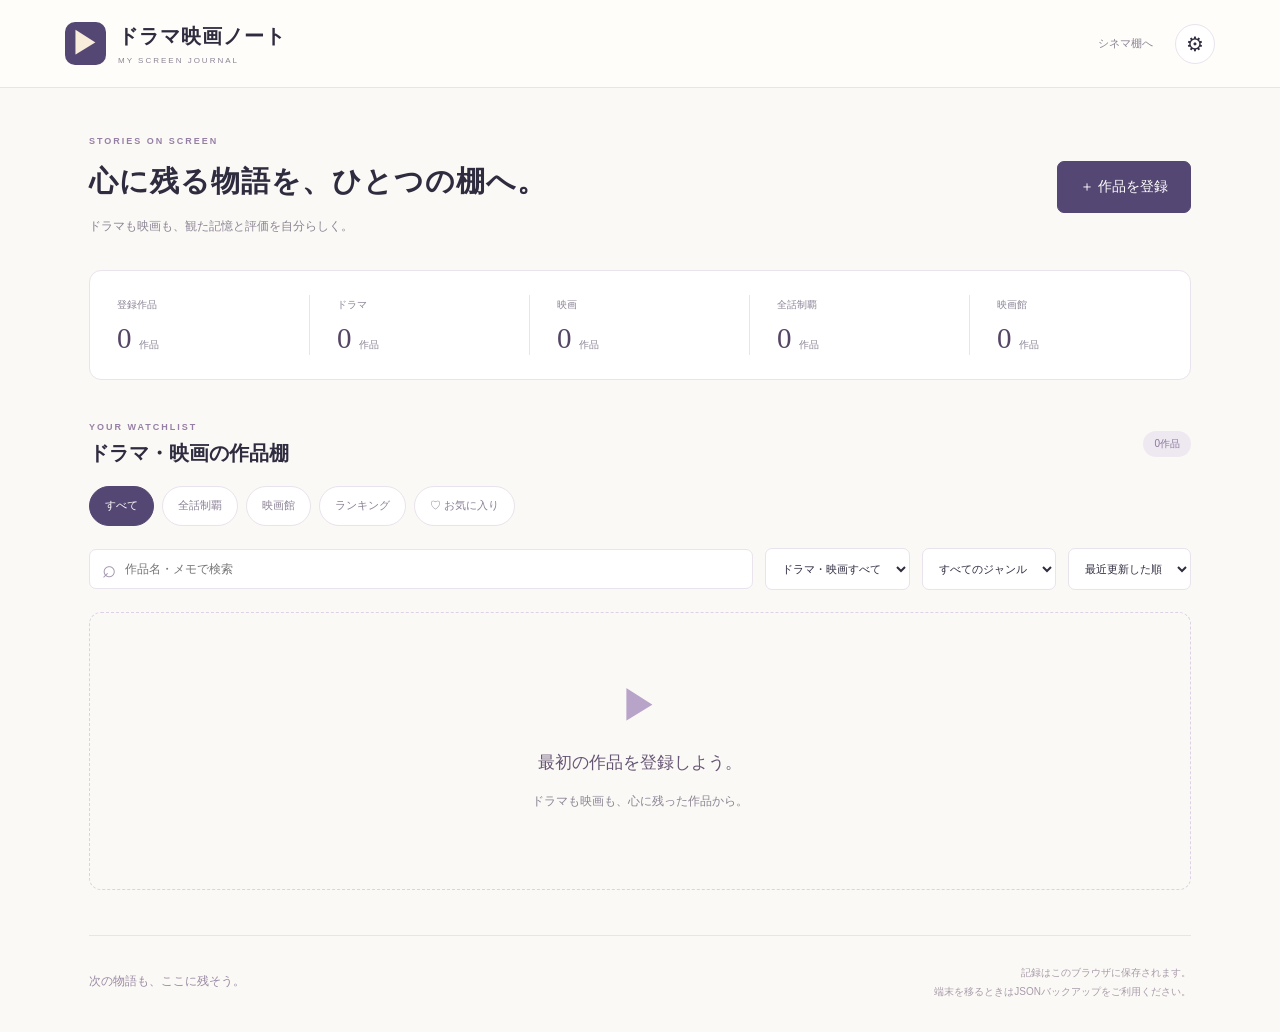
==== drama-movie-note/index.html @ 48ea3c88 "Add anime screen type" ====
<!doctype html><html lang="ja"><head><meta charset="utf-8"><meta name="viewport" content="width=device-width,initial-scale=1"><meta name="theme-color" content="#4c526f"><meta name="description" content="ドラマと映画の評価、全話制覇、ランキングを記録するノート。"><title>ドラマ映画ノート</title><link rel="stylesheet" href="style.css?v=8-theater-larger-details"><script defer src="model.js?v=3-anime"></script><script defer src="app.js?v=4-theater"></script></head><body>
<header class="topbar"><a class="brand" href="./"><span class="brand-mark" aria-hidden="true">▶</span><span>ドラマ映画ノート<small>MY SCREEN JOURNAL</small></span></a><div class="header-links"><a href="../index.html">シネマ棚へ</a><button id="settings-open" class="icon-button" aria-label="データ・設定">⚙</button></div></header>
<main><div id="storage-error" class="error-banner" role="alert" hidden></div><section class="page-heading"><div><p class="eyebrow">STORIES ON SCREEN</p><h1>心に残る物語を、<br class="mobile-break">ひとつの棚へ。</h1><p class="lead">ドラマも映画も、観た記憶と評価を自分らしく。</p></div><button id="new-work" class="primary">＋ 作品を登録</button></section>
<section class="summary" aria-label="作品の記録"><div><span>登録作品</span><strong id="stat-total">0<small>作品</small></strong></div><div><span>ドラマ</span><strong id="stat-dramas">0<small>作品</small></strong></div><div><span>映画</span><strong id="stat-movies">0<small>作品</small></strong></div><div><span>全話制覇</span><strong id="stat-completed">0<small>作品</small></strong></div><div><span>映画館</span><strong id="stat-theater">0<small>作品</small></strong></div></section>
<section aria-labelledby="shelf-title"><div class="section-heading"><div><p class="eyebrow">YOUR WATCHLIST</p><h2 id="shelf-title">ドラマ・映画の作品棚</h2></div><span id="result-count" class="count"></span></div><div id="view-tabs" class="view-tabs" role="group" aria-label="表示を切り替える"><button data-view="all" aria-pressed="true">すべて</button><button data-view="completed" aria-pressed="false">全話制覇</button><button data-view="theater" aria-pressed="false">映画館</button><button data-view="ranking" aria-pressed="false">ランキング</button><button data-view="favorite" aria-pressed="false">♡ お気に入り</button></div><div id="ranking-controls" class="ranking-controls" hidden><div id="ranking-tabs" role="group" aria-label="ランキング項目"></div><p class="help">選んだ項目の点数が高い順です。未評価は除外し、同点は同順位です。</p></div><div class="tools"><label class="search"><span aria-hidden="true">⌕</span><input id="search" type="search" aria-label="作品を検索" placeholder="作品名・メモで検索"></label><select id="type-filter" aria-label="種類で絞り込む"><option value="">ドラマ・映画すべて</option></select><select id="genre-filter" aria-label="ジャンルで絞り込む"><option value="">すべてのジャンル</option></select><select id="sort" aria-label="表示順"><option value="updated">最近更新した順</option><option value="title">作品名順</option><option value="score">総合点が高い順</option></select></div><div id="work-list" class="book-grid" aria-live="polite"></div></section>
<footer><p>次の物語も、ここに残そう。</p><span>記録はこのブラウザに保存されます。<br>端末を移るときはJSONバックアップをご利用ください。</span></footer></main>
<dialog id="editor" aria-labelledby="editor-title"><form id="work-form"><div class="dialog-heading"><div><p class="eyebrow">ADD TO YOUR JOURNAL</p><h2 id="editor-title">作品を登録</h2></div><button type="button" class="icon-button" data-close="editor" aria-label="閉じる">×</button></div><div class="dialog-body"><label>作品名 <small>必須</small><input name="title" required maxlength="120" placeholder="例：お気に入りのドラマ"></label><div class="form-grid"><label>種類<select name="type"></select></label><label>放送年<input name="year" type="number" min="1900" max="2100" step="1" inputmode="numeric" placeholder="例：2026"></label></div><label>ジャンル<select name="genre"></select></label><fieldset class="rating-section"><legend>作品の評価</legend><div id="rating-fields" class="rating-fields"></div><div class="overall-rating"><span>総合点（25点満点）</span><output id="overall-score" aria-live="polite">未評価</output></div><p class="help">物語・キャスト・演技・音楽・満足度を各5段階で評価し、合計を総合点として自動計算します。</p></fieldset><div class="check-options"><label id="completed-option"><input name="completed" type="checkbox">全話制覇</label><label id="theater-option" hidden><input name="theater" type="checkbox">映画館</label><label><input name="favorite" type="checkbox">お気に入り（総合24点以上は自動）</label></div><label>メモ・感想<textarea name="note" maxlength="2000" rows="5" placeholder="印象に残った場面や感想など"></textarea></label><p id="form-error" class="form-error" role="alert"></p></div><div class="dialog-footer"><button id="delete-work" type="button" class="danger" hidden>削除</button><button type="button" class="secondary" data-close="editor">キャンセル</button><button type="submit" class="primary">保存する</button></div></form></dialog>
<dialog id="settings" aria-labelledby="settings-title"><div class="dialog-heading"><div><p class="eyebrow">KEEP YOUR STORIES</p><h2 id="settings-title">データ・設定</h2></div><button type="button" class="icon-button" data-close="settings" aria-label="閉じる">×</button></div><div class="settings-body"><h3>作品棚をバックアップ。</h3><p>作品・評価・感想をJSONで保存できます。読み込みは現在の作品棚を置き換えます。</p><button id="backup" class="primary">JSONを書き出す</button><label class="import-label">JSONバックアップを読み込む<input id="restore" type="file" accept="application/json,.json"></label><p class="help">ブラウザのデータ削除や端末変更に備え、定期的に書き出してください。</p></div></dialog><div id="toast" role="status" hidden></div></body></html>
---- drama-movie-note/style.css ----
:root{--ink:#302c40;--muted:#8b8495;--purple:#554773;--line:#e9e3ed;--paper:#fbf9f5;--soft:#f0ebf4;--gold:#b68a49}*{box-sizing:border-box}body{margin:0;background:var(--paper);color:var(--ink);font:14px -apple-system,BlinkMacSystemFont,'Noto Sans JP',sans-serif}button,input,select,textarea{font:inherit;color:inherit}button,a,input,select,textarea{-webkit-tap-highlight-color:transparent}button{cursor:pointer}a{color:inherit}button:focus-visible,a:focus-visible{outline:3px solid #b6a3cb;outline-offset:3px}.topbar{height:88px;display:flex;align-items:center;justify-content:space-between;border-bottom:1px solid var(--line);padding:0 max(24px,calc((100vw - 1150px)/2));background:#fffdf9}.brand{display:flex;align-items:center;gap:12px;text-decoration:none;font-size:20px;font-weight:650;letter-spacing:1px}.brand-mark{width:41px;height:43px;display:grid;place-items:center;background:var(--purple);color:#f8eddb;border-radius:10px;font-size:28px}.brand small{display:block;font-size:8px;letter-spacing:2px;color:var(--muted);margin-top:6px;font-weight:400}.header-links{display:flex;gap:22px;align-items:center}.header-links a{font-size:11px;text-decoration:none;color:var(--muted)}.icon-button{width:40px;height:40px;border:1px solid var(--line);background:#fff;border-radius:50%;font-size:20px;display:grid;place-items:center;flex-shrink:0}main{max-width:1150px;margin:auto;padding:48px 24px 0}.page-heading{display:flex;justify-content:space-between;align-items:center;gap:24px;margin-bottom:32px}.eyebrow{font-size:9px;letter-spacing:2px;font-weight:650;color:#9680a6;margin:0 0 13px}h1{font-size:33px;line-height:1.55;letter-spacing:1px;margin:0 0 12px;font-weight:600}.lead{color:var(--muted);font-size:12px;line-height:1.8;margin:0}.primary,.secondary,.danger{padding:12px 19px;min-height:44px;border-radius:7px;border:1px solid var(--line);white-space:nowrap;font-size:12px}.primary{background:var(--purple);border-color:var(--purple);color:white}.primary:hover{background:#43365e}.secondary{background:#fff}.danger{background:none;color:#ab6259;border-color:#ead7d3}.mobile-break{display:none}.summary{display:grid;grid-template-columns:repeat(4,1fr);background:#fff;border:1px solid var(--line);border-radius:12px;margin-bottom:42px;padding:24px 0}.summary>div{padding:0 27px;border-right:1px solid var(--line)}.summary>div:last-child{border:0}.summary span{color:var(--muted);font-size:10px}.summary strong{display:block;font-size:29px;font-family:Georgia,serif;font-weight:500;margin-top:10px;color:#544565}.summary strong small{font-size:10px;font-family:system-ui,sans-serif;font-weight:400;color:var(--muted);margin-left:7px}.section-heading{display:flex;align-items:center;justify-content:space-between;margin-bottom:19px;gap:15px}.section-heading .eyebrow{margin-bottom:8px}h2{font-size:20px;margin:0;font-weight:600}.count{background:#eee9f1;border-radius:15px;font-size:10px;padding:6px 11px;color:#8b779d}.view-tabs{display:flex;flex-wrap:wrap;gap:8px}.view-tabs button{border:1px solid var(--line);background:#fff;padding:9px 15px;border-radius:22px;min-height:40px;font-size:11px;color:#8b8195}.view-tabs button[aria-pressed=true]{background:var(--purple);border-color:var(--purple);color:#fff}.tools{display:flex;gap:12px;flex-wrap:wrap;align-items:center;margin:22px 0}.search{display:flex;align-items:center;gap:9px;flex:1;min-width:180px;padding:0 12px;background:#fff;border:1px solid var(--line);border-radius:7px}.search span{font-size:24px;color:#a495af}.search input{width:100%;border:0;background:none;padding:12px 0;min-width:0;outline:none;font-size:12px}.search:focus-within{outline:2px solid #c2afcf}.tools select{border:1px solid var(--line);border-radius:7px;background:#fff;padding:12px;font-size:11px;min-height:42px}.book-grid{display:grid;grid-template-columns:repeat(3,minmax(0,1fr));gap:19px}.book-card{border:1px solid var(--line);border-radius:11px;overflow:hidden;background:white;position:relative}.book-top{display:flex;gap:16px;padding:23px 20px 18px;min-height:155px;background:linear-gradient(120deg,#f4eef5,#faf7f2)}.book-cover{width:66px;height:94px;flex-shrink:0;display:flex;align-items:center;justify-content:center;position:relative;border-radius:2px 7px 7px 2px;background:var(--cover,#6f627c);color:#fcf3df;box-shadow:3px 5px 8px #302c4018;border-left:5px solid #ffffff30;font:30px Georgia,serif}.book-cover:after{content:'';position:absolute;left:7px;right:9px;bottom:13px;border-top:1px solid #ffffff60}.book-info{min-width:0;flex:1;padding-right:10px}.book-info h3{font-size:16px;line-height:1.7;overflow-wrap:anywhere;margin:0 0 7px;font-weight:650}.book-author{font-size:11px;color:var(--muted);margin:0 0 10px;overflow-wrap:anywhere}.book-kind{font-size:9px;color:#998b9f;line-height:1.7}.favorite-button{position:absolute;right:9px;top:9px;border:0;background:#ffffffb8;width:30px;height:30px;border-radius:50%;font-size:19px;color:#b5a7ba}.favorite-button[aria-pressed=true]{color:#9f617e}.book-body{padding:17px 20px 18px}.book-status{display:flex;align-items:center;justify-content:space-between;gap:10px;margin-bottom:14px}.status-pill{font-size:10px;border-radius:13px;padding:5px 9px;background:#eee9f5;color:#7b6294}.status-pill.finished{background:#eaf0e6;color:#6c8466}.status-pill.want{background:#fbf0df;color:#a98a52}.status-pill.paused{background:#f0f0ef;color:#8e9091}.rating{font-size:12px;color:var(--gold);white-space:nowrap}.rating-unset{font-size:10px;color:#b3a9b7}.volumes{display:flex;justify-content:space-between;font-size:11px;color:#8d8297;gap:8px}.volumes b{color:#514164;font-weight:650}.progress{height:5px;background:#f0ebf3;border-radius:5px;margin:11px 0 10px;overflow:hidden}.progress span{display:block;height:100%;background:#a28ab5;border-radius:5px}.progress-label{font-size:10px;color:#a699ad;margin:0}.book-note{font-size:11px;color:#8e8497;line-height:1.8;white-space:pre-wrap;overflow-wrap:anywhere;display:-webkit-box;-webkit-line-clamp:3;-webkit-box-orient:vertical;overflow:hidden;min-height:20px}.card-actions{border-top:1px solid #f0ebf2;padding-top:13px;display:flex;justify-content:space-between;gap:8px;align-items:center}.card-actions button{border:1px solid #e8e0ed;background:#f7f3fa;padding:8px 10px;border-radius:6px;font-size:10px;min-height:36px;color:#7b638f}.card-actions button:disabled{opacity:.5;cursor:default}.card-actions .edit{background:#fff}.empty{grid-column:1/-1;text-align:center;padding:65px 20px;border:1px dashed #ddd2e5;border-radius:12px;color:var(--muted)}.empty-mark{font-size:40px;display:block;color:#b7a4c8;margin-bottom:18px}.empty h3{font-size:17px;color:#655574;font-weight:500}.empty p{font-size:12px;line-height:1.8}.empty button{margin-top:12px}footer{margin-top:45px;padding:25px 0 30px;border-top:1px solid var(--line);display:flex;justify-content:space-between;align-items:center;gap:20px}footer p{font-size:12px;color:#9a8aa4}footer span{font-size:10px;line-height:1.9;color:#a79aaa;text-align:right}dialog{border:1px solid var(--line);border-radius:13px;width:600px;max-width:94vw;max-height:92dvh;padding:0;background:var(--paper);color:var(--ink);box-shadow:0 25px 80px #302c4040}dialog::backdrop{background:#302c4070;backdrop-filter:blur(3px)}.dialog-heading{display:flex;align-items:center;justify-content:space-between;gap:16px;padding:25px 27px;border-bottom:1px solid var(--line);background:#fffdf9}.dialog-heading .eyebrow{margin-bottom:8px}.dialog-body{padding:2px 27px 15px}.dialog-body>label,.form-grid>label,.volume-grid>label{display:block;margin-top:18px;font-size:12px}.dialog-body label small{color:#a392ad;font-size:10px;margin-left:7px}.dialog-body input,.dialog-body select,.dialog-body textarea{width:100%;border:1px solid #ded5e6;border-radius:7px;background:#fff;padding:12px;margin-top:8px;font-size:14px}.dialog-body input:focus,.dialog-body select:focus,.dialog-body textarea:focus{outline:2px solid #b9a4c9;outline-offset:1px}.dialog-body textarea{resize:vertical}.form-grid{display:grid;grid-template-columns:1fr 1fr;gap:15px}.volume-grid{display:grid;grid-template-columns:repeat(3,minmax(0,1fr));gap:12px}.check-options{display:flex;gap:22px;flex-wrap:wrap}.check-options label{display:flex;align-items:center;gap:8px;margin-top:16px;font-size:12px}.check-options input{width:18px;height:18px;margin:0}.help{font-size:11px;color:#a193aa;line-height:1.8}.form-error{color:#ad5f56;font-size:12px;min-height:18px;line-height:1.7}.dialog-footer{display:flex;justify-content:flex-end;gap:9px;flex-wrap:wrap;padding:18px 27px;border-top:1px solid var(--line);background:#fffdf9}.dialog-footer .danger{margin-right:auto}.settings-body{padding:20px 27px 28px}.settings-body h3{font-size:16px;font-weight:500}.settings-body p{font-size:12px;line-height:1.9;color:var(--muted)}.import-label{display:block;margin-top:24px;font-size:12px}.import-label input{display:block;width:100%;margin-top:12px}.error-banner{padding:15px;background:#fff0e9;border:1px solid #e8c7b8;color:#9b5643;border-radius:8px;margin-bottom:20px;font-size:12px;line-height:1.8}#toast{position:fixed;bottom:24px;left:50%;transform:translateX(-50%);max-width:92vw;background:#433851;color:white;padding:13px 20px;border-radius:8px;font-size:12px;z-index:50;line-height:1.6;box-shadow:0 5px 20px #302c4020}[hidden]{display:none!important}@media(max-width:950px){.book-grid{grid-template-columns:repeat(2,minmax(0,1fr))}.book-top{padding:20px 16px}.book-body{padding:16px}.summary>div{padding:0 19px}}@media(max-width:600px){.topbar{height:74px;padding:0 18px}.brand{font-size:17px;gap:9px}.brand-mark{width:35px;height:37px;font-size:24px}.brand small{font-size:7px;letter-spacing:1.5px}.header-links{gap:12px}.header-links a{font-size:10px}.icon-button{width:36px;height:36px}main{padding:29px 17px 0}.page-heading{gap:12px;align-items:center;margin-bottom:25px}h1{font-size:27px}.mobile-break{display:block}.eyebrow{font-size:8px}.lead{font-size:11px;max-width:220px}.page-heading>.primary{padding:11px 13px;font-size:11px}.summary{padding:19px 0;margin-bottom:32px}.summary>div{padding:0 11px}.summary span{font-size:9px}.summary strong{font-size:25px}.summary strong small{font-size:8px;display:block;margin:5px 0 0}.section-heading h2{font-size:18px}.view-tabs{gap:6px}.view-tabs button{padding:8px 12px;font-size:10px}.tools{gap:9px;margin:18px 0}.search{flex-basis:100%}.search input{font-size:16px}.search input::placeholder{font-size:12px}.tools select{flex:1;min-width:0;font-size:11px}.book-grid{grid-template-columns:1fr;gap:16px}.book-top{min-height:135px;padding:21px}.book-cover{width:65px;height:90px}.book-info h3{font-size:17px}.book-body{padding:16px 21px 19px}.book-note{min-height:0}.card-actions button{min-height:42px;font-size:11px}.volumes{font-size:12px}footer{align-items:flex-start;margin-top:35px}footer p{font-size:11px}footer span{font-size:9px;max-width:190px}#editor{width:100%;max-width:100vw;height:100dvh;max-height:100dvh;border:0;border-radius:0;margin:0}#book-form{height:100%;display:grid;grid-template-rows:auto minmax(0,1fr) auto}.dialog-heading{padding:22px}.dialog-body{padding:0 22px 16px;overflow-y:auto}.dialog-body input,.dialog-body select,.dialog-body textarea{font-size:16px;min-height:44px}.volume-grid{grid-template-columns:1fr 1fr;gap:10px}.volume-grid>label:last-child{grid-column:1/-1}.dialog-footer{padding:14px 22px max(17px,env(safe-area-inset-bottom));gap:8px}.dialog-footer button{padding:11px 13px;font-size:12px;min-height:46px}.check-options input{min-height:0;width:20px;height:20px}.settings-body{padding:16px 22px 25px}.empty{padding:45px 15px}}

.summary{grid-template-columns:repeat(3,minmax(0,1fr))}.volume-grid{grid-template-columns:repeat(2,minmax(0,1fr))}.rating-section{margin:24px 0 4px;padding:17px;border:1px solid var(--line);border-radius:9px}.rating-section legend{font-size:13px;font-weight:600;color:var(--purple);padding:0 6px}.rating-fields{display:grid;grid-template-columns:repeat(2,minmax(0,1fr));gap:14px}.rating-fields label{font-size:12px}.overall-rating{margin-top:20px;display:flex;align-items:center;justify-content:space-between;gap:12px;background:#eee7f3;border-radius:7px;padding:14px}.overall-rating span{font-size:12px;color:var(--purple)}.overall-rating output{font-size:16px;font-weight:600;color:var(--purple)}.rating strong{font-size:17px}.rating-section .help{margin-bottom:0}@media(max-width:600px){.volume-grid>label:last-child{grid-column:auto}.rating-section{padding:15px}.overall-rating{align-items:flex-start;flex-direction:column;gap:8px}.overall-rating output{font-size:16px}.rating-fields{gap:14px 12px}.volumes{flex-wrap:wrap}}

#ranking-tabs{display:flex;flex-wrap:wrap;gap:8px;margin-top:20px}#ranking-tabs button{border:1px solid var(--line);border-radius:7px;background:#fff;padding:10px 14px;min-height:42px;font-size:12px}#ranking-tabs button[aria-pressed=true]{background:var(--soft);border-color:#a38ab6;color:var(--purple);font-weight:650}.book-grid.ranking-mode{grid-template-columns:1fr;gap:12px}.ranking-row{display:flex;align-items:center;gap:20px;background:#fff;border:1px solid var(--line);border-radius:10px;padding:20px}.rank-number{font:25px Georgia,serif;color:#9c7aa6;min-width:32px}.rank-number small{display:block;font:9px system-ui;margin-top:4px}.rank-main{flex:1;min-width:0}.rank-main h3{font-size:15px;margin:0 0 8px;overflow-wrap:anywhere}.rank-main p,.rank-main small{font-size:10px;color:var(--muted);line-height:1.8;overflow-wrap:anywhere}.rank-main p{margin:0 0 4px}.rank-score{color:var(--purple);white-space:nowrap}.rank-score strong{font-size:24px}.rank-score small{font-size:10px}@media(max-width:600px){.ranking-row{gap:12px;padding:17px 12px;flex-wrap:wrap}.rank-main{min-width:100px}.rank-main h3{font-size:14px}.rank-score strong{font-size:21px}.ranking-row .secondary{font-size:10px;padding:9px;min-height:38px}}

.summary{grid-template-columns:repeat(5,minmax(0,1fr))}.score-chips{display:grid;grid-template-columns:repeat(2,minmax(0,1fr));gap:6px;margin:12px 0}.score-chips span{display:flex;justify-content:space-between;gap:8px;padding:7px 8px;border-radius:6px;background:#f4f0f6;color:#807589;font-size:10px}.score-chips b{color:var(--purple)}@media(max-width:600px){#work-form{height:100%;display:grid;grid-template-rows:auto minmax(0,1fr) auto}.summary{grid-template-columns:repeat(5,minmax(0,1fr));gap:0}.score-chips{grid-template-columns:repeat(2,minmax(0,1fr))}}

.page-heading h1{font-size:29px}.summary strong{font-size:29px}.page-heading>.primary{font-size:14px;min-height:52px;padding:15px 22px}@media(max-width:600px){.page-heading h1{font-size:23px;line-height:1.5}.summary strong{font-size:25px}.page-heading>.primary{font-size:13px;min-height:52px;padding:14px 16px}}

.book-card .card-actions{justify-content:flex-end}

.book-card .book-author{font-size:14px}.book-card .book-kind{font-size:13px}

.book-card .score-chips span{font-size:13px}.book-card .status-pill{font-size:13px}.rating-fields label,.check-options label{font-size:14px}
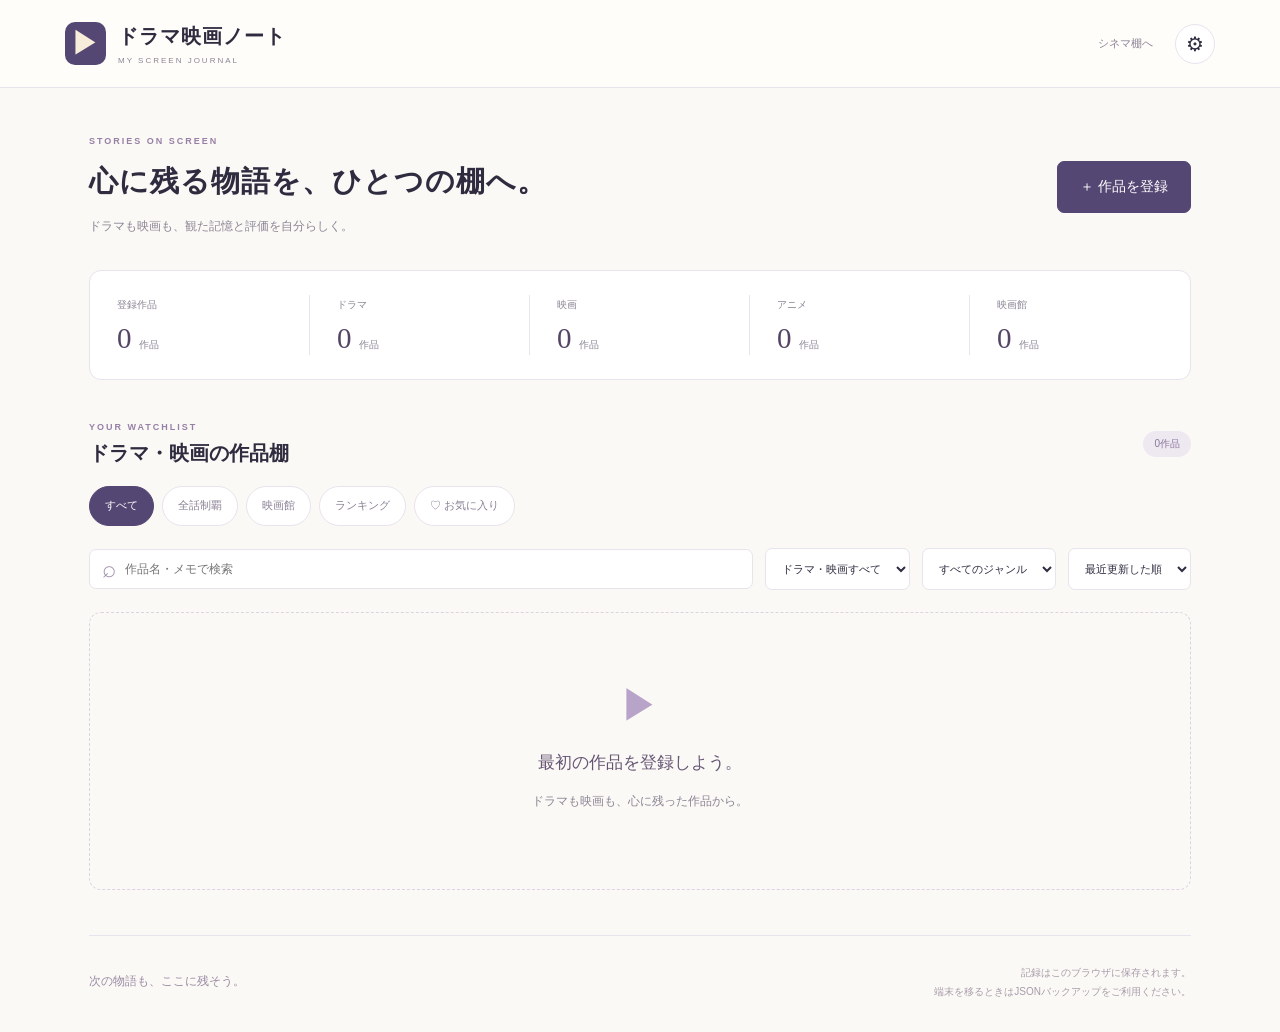
==== commit 409cb49c: "Show anime count in home summary" ====
--- a/drama-movie-note/index.html
+++ b/drama-movie-note/index.html
@@ -1,7 +1,7 @@
-<!doctype html><html lang="ja"><head><meta charset="utf-8"><meta name="viewport" content="width=device-width,initial-scale=1"><meta name="theme-color" content="#4c526f"><meta name="description" content="ドラマと映画の評価、全話制覇、ランキングを記録するノート。"><title>ドラマ映画ノート</title><link rel="stylesheet" href="style.css?v=8-theater-larger-details"><script defer src="model.js?v=3-anime"></script><script defer src="app.js?v=4-theater"></script></head><body>
+<!doctype html><html lang="ja"><head><meta charset="utf-8"><meta name="viewport" content="width=device-width,initial-scale=1"><meta name="theme-color" content="#4c526f"><meta name="description" content="ドラマと映画の評価、全話制覇、ランキングを記録するノート。"><title>ドラマ映画ノート</title><link rel="stylesheet" href="style.css?v=8-theater-larger-details"><script defer src="model.js?v=4-anime-summary"></script><script defer src="app.js?v=5-anime-summary"></script></head><body>
 <header class="topbar"><a class="brand" href="./"><span class="brand-mark" aria-hidden="true">▶</span><span>ドラマ映画ノート<small>MY SCREEN JOURNAL</small></span></a><div class="header-links"><a href="../index.html">シネマ棚へ</a><button id="settings-open" class="icon-button" aria-label="データ・設定">⚙</button></div></header>
 <main><div id="storage-error" class="error-banner" role="alert" hidden></div><section class="page-heading"><div><p class="eyebrow">STORIES ON SCREEN</p><h1>心に残る物語を、<br class="mobile-break">ひとつの棚へ。</h1><p class="lead">ドラマも映画も、観た記憶と評価を自分らしく。</p></div><button id="new-work" class="primary">＋ 作品を登録</button></section>
-<section class="summary" aria-label="作品の記録"><div><span>登録作品</span><strong id="stat-total">0<small>作品</small></strong></div><div><span>ドラマ</span><strong id="stat-dramas">0<small>作品</small></strong></div><div><span>映画</span><strong id="stat-movies">0<small>作品</small></strong></div><div><span>全話制覇</span><strong id="stat-completed">0<small>作品</small></strong></div><div><span>映画館</span><strong id="stat-theater">0<small>作品</small></strong></div></section>
+<section class="summary" aria-label="作品の記録"><div><span>登録作品</span><strong id="stat-total">0<small>作品</small></strong></div><div><span>ドラマ</span><strong id="stat-dramas">0<small>作品</small></strong></div><div><span>映画</span><strong id="stat-movies">0<small>作品</small></strong></div><div><span>アニメ</span><strong id="stat-anime">0<small>作品</small></strong></div><div><span>映画館</span><strong id="stat-theater">0<small>作品</small></strong></div></section>
 <section aria-labelledby="shelf-title"><div class="section-heading"><div><p class="eyebrow">YOUR WATCHLIST</p><h2 id="shelf-title">ドラマ・映画の作品棚</h2></div><span id="result-count" class="count"></span></div><div id="view-tabs" class="view-tabs" role="group" aria-label="表示を切り替える"><button data-view="all" aria-pressed="true">すべて</button><button data-view="completed" aria-pressed="false">全話制覇</button><button data-view="theater" aria-pressed="false">映画館</button><button data-view="ranking" aria-pressed="false">ランキング</button><button data-view="favorite" aria-pressed="false">♡ お気に入り</button></div><div id="ranking-controls" class="ranking-controls" hidden><div id="ranking-tabs" role="group" aria-label="ランキング項目"></div><p class="help">選んだ項目の点数が高い順です。未評価は除外し、同点は同順位です。</p></div><div class="tools"><label class="search"><span aria-hidden="true">⌕</span><input id="search" type="search" aria-label="作品を検索" placeholder="作品名・メモで検索"></label><select id="type-filter" aria-label="種類で絞り込む"><option value="">ドラマ・映画すべて</option></select><select id="genre-filter" aria-label="ジャンルで絞り込む"><option value="">すべてのジャンル</option></select><select id="sort" aria-label="表示順"><option value="updated">最近更新した順</option><option value="title">作品名順</option><option value="score">総合点が高い順</option></select></div><div id="work-list" class="book-grid" aria-live="polite"></div></section>
 <footer><p>次の物語も、ここに残そう。</p><span>記録はこのブラウザに保存されます。<br>端末を移るときはJSONバックアップをご利用ください。</span></footer></main>
 <dialog id="editor" aria-labelledby="editor-title"><form id="work-form"><div class="dialog-heading"><div><p class="eyebrow">ADD TO YOUR JOURNAL</p><h2 id="editor-title">作品を登録</h2></div><button type="button" class="icon-button" data-close="editor" aria-label="閉じる">×</button></div><div class="dialog-body"><label>作品名 <small>必須</small><input name="title" required maxlength="120" placeholder="例：お気に入りのドラマ"></label><div class="form-grid"><label>種類<select name="type"></select></label><label>放送年<input name="year" type="number" min="1900" max="2100" step="1" inputmode="numeric" placeholder="例：2026"></label></div><label>ジャンル<select name="genre"></select></label><fieldset class="rating-section"><legend>作品の評価</legend><div id="rating-fields" class="rating-fields"></div><div class="overall-rating"><span>総合点（25点満点）</span><output id="overall-score" aria-live="polite">未評価</output></div><p class="help">物語・キャスト・演技・音楽・満足度を各5段階で評価し、合計を総合点として自動計算します。</p></fieldset><div class="check-options"><label id="completed-option"><input name="completed" type="checkbox">全話制覇</label><label id="theater-option" hidden><input name="theater" type="checkbox">映画館</label><label><input name="favorite" type="checkbox">お気に入り（総合24点以上は自動）</label></div><label>メモ・感想<textarea name="note" maxlength="2000" rows="5" placeholder="印象に残った場面や感想など"></textarea></label><p id="form-error" class="form-error" role="alert"></p></div><div class="dialog-footer"><button id="delete-work" type="button" class="danger" hidden>削除</button><button type="button" class="secondary" data-close="editor">キャンセル</button><button type="submit" class="primary">保存する</button></div></form></dialog>
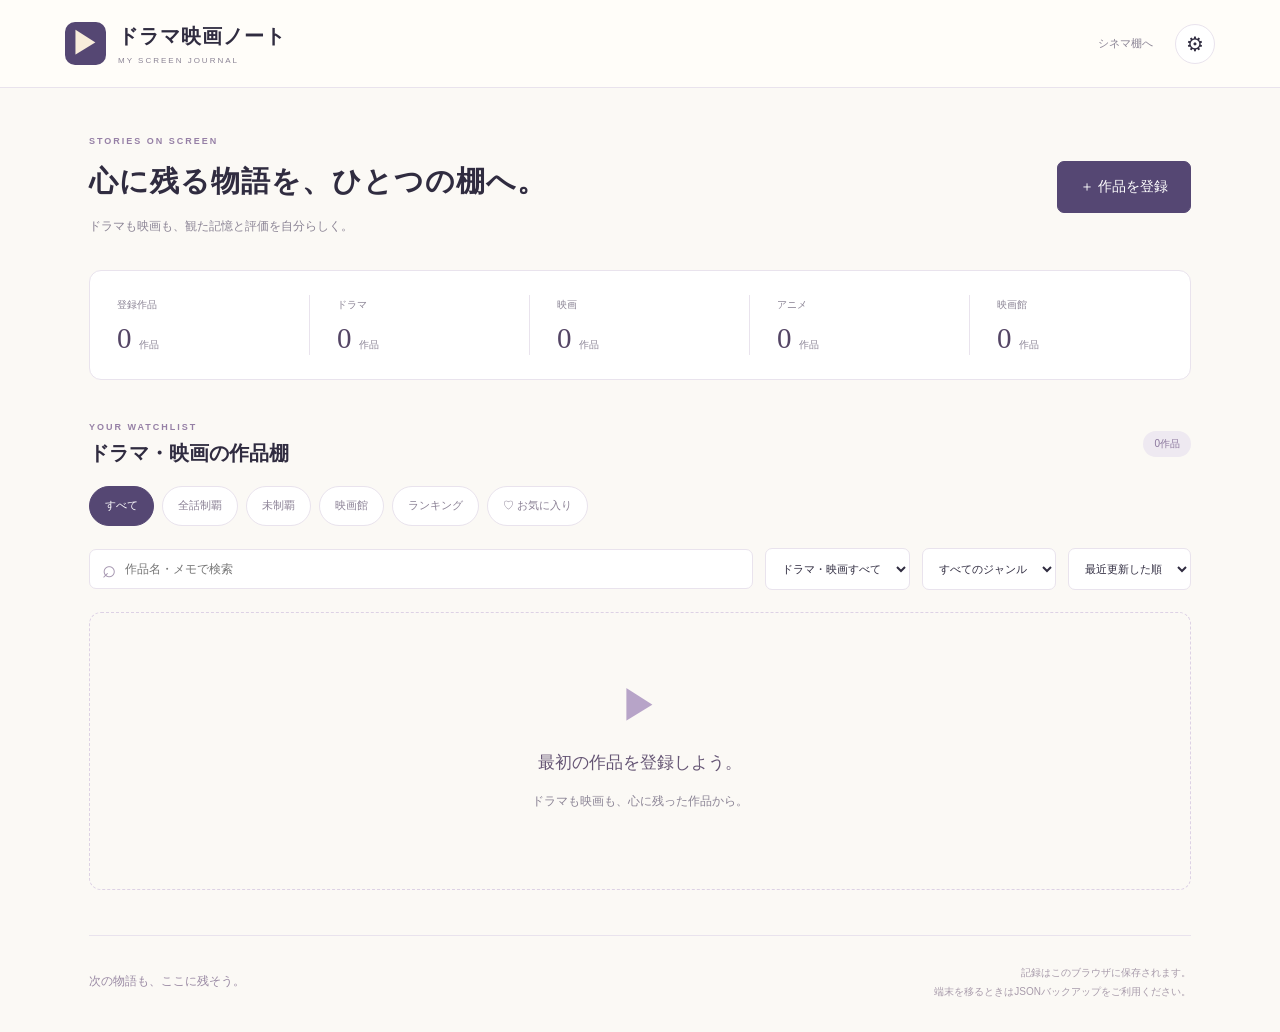
==== commit 98e3c83a: "Add unfinished screen titles view" ====
--- a/drama-movie-note/index.html
+++ b/drama-movie-note/index.html
@@ -1,8 +1,8 @@
-<!doctype html><html lang="ja"><head><meta charset="utf-8"><meta name="viewport" content="width=device-width,initial-scale=1"><meta name="theme-color" content="#4c526f"><meta name="description" content="ドラマと映画の評価、全話制覇、ランキングを記録するノート。"><title>ドラマ映画ノート</title><link rel="stylesheet" href="style.css?v=8-theater-larger-details"><script defer src="model.js?v=4-anime-summary"></script><script defer src="app.js?v=5-anime-summary"></script></head><body>
+<!doctype html><html lang="ja"><head><meta charset="utf-8"><meta name="viewport" content="width=device-width,initial-scale=1"><meta name="theme-color" content="#4c526f"><meta name="description" content="ドラマと映画の評価、全話制覇、ランキングを記録するノート。"><title>ドラマ映画ノート</title><link rel="stylesheet" href="style.css?v=8-theater-larger-details"><script defer src="model.js?v=6-unfinished"></script><script defer src="app.js?v=6-year-history"></script></head><body>
 <header class="topbar"><a class="brand" href="./"><span class="brand-mark" aria-hidden="true">▶</span><span>ドラマ映画ノート<small>MY SCREEN JOURNAL</small></span></a><div class="header-links"><a href="../index.html">シネマ棚へ</a><button id="settings-open" class="icon-button" aria-label="データ・設定">⚙</button></div></header>
 <main><div id="storage-error" class="error-banner" role="alert" hidden></div><section class="page-heading"><div><p class="eyebrow">STORIES ON SCREEN</p><h1>心に残る物語を、<br class="mobile-break">ひとつの棚へ。</h1><p class="lead">ドラマも映画も、観た記憶と評価を自分らしく。</p></div><button id="new-work" class="primary">＋ 作品を登録</button></section>
 <section class="summary" aria-label="作品の記録"><div><span>登録作品</span><strong id="stat-total">0<small>作品</small></strong></div><div><span>ドラマ</span><strong id="stat-dramas">0<small>作品</small></strong></div><div><span>映画</span><strong id="stat-movies">0<small>作品</small></strong></div><div><span>アニメ</span><strong id="stat-anime">0<small>作品</small></strong></div><div><span>映画館</span><strong id="stat-theater">0<small>作品</small></strong></div></section>
-<section aria-labelledby="shelf-title"><div class="section-heading"><div><p class="eyebrow">YOUR WATCHLIST</p><h2 id="shelf-title">ドラマ・映画の作品棚</h2></div><span id="result-count" class="count"></span></div><div id="view-tabs" class="view-tabs" role="group" aria-label="表示を切り替える"><button data-view="all" aria-pressed="true">すべて</button><button data-view="completed" aria-pressed="false">全話制覇</button><button data-view="theater" aria-pressed="false">映画館</button><button data-view="ranking" aria-pressed="false">ランキング</button><button data-view="favorite" aria-pressed="false">♡ お気に入り</button></div><div id="ranking-controls" class="ranking-controls" hidden><div id="ranking-tabs" role="group" aria-label="ランキング項目"></div><p class="help">選んだ項目の点数が高い順です。未評価は除外し、同点は同順位です。</p></div><div class="tools"><label class="search"><span aria-hidden="true">⌕</span><input id="search" type="search" aria-label="作品を検索" placeholder="作品名・メモで検索"></label><select id="type-filter" aria-label="種類で絞り込む"><option value="">ドラマ・映画すべて</option></select><select id="genre-filter" aria-label="ジャンルで絞り込む"><option value="">すべてのジャンル</option></select><select id="sort" aria-label="表示順"><option value="updated">最近更新した順</option><option value="title">作品名順</option><option value="score">総合点が高い順</option></select></div><div id="work-list" class="book-grid" aria-live="polite"></div></section>
+<section aria-labelledby="shelf-title"><div class="section-heading"><div><p class="eyebrow">YOUR WATCHLIST</p><h2 id="shelf-title">ドラマ・映画の作品棚</h2></div><span id="result-count" class="count"></span></div><div id="view-tabs" class="view-tabs" role="group" aria-label="表示を切り替える"><button data-view="all" aria-pressed="true">すべて</button><button data-view="completed" aria-pressed="false">全話制覇</button><button data-view="unfinished" aria-pressed="false">未制覇</button><button data-view="theater" aria-pressed="false">映画館</button><button data-view="ranking" aria-pressed="false">ランキング</button><button data-view="favorite" aria-pressed="false">♡ お気に入り</button></div><div id="ranking-controls" class="ranking-controls" hidden><div id="ranking-tabs" role="group" aria-label="ランキング項目"></div><p class="help">選んだ項目の点数が高い順です。未評価は除外し、同点は同順位です。</p></div><div class="tools"><label class="search"><span aria-hidden="true">⌕</span><input id="search" type="search" aria-label="作品を検索" placeholder="作品名・メモで検索"></label><select id="type-filter" aria-label="種類で絞り込む"><option value="">ドラマ・映画すべて</option></select><select id="genre-filter" aria-label="ジャンルで絞り込む"><option value="">すべてのジャンル</option></select><select id="sort" aria-label="表示順"><option value="updated">最近更新した順</option><option value="title">作品名順</option><option value="score">総合点が高い順</option></select></div><div id="work-list" class="book-grid" aria-live="polite"></div></section>
 <footer><p>次の物語も、ここに残そう。</p><span>記録はこのブラウザに保存されます。<br>端末を移るときはJSONバックアップをご利用ください。</span></footer></main>
-<dialog id="editor" aria-labelledby="editor-title"><form id="work-form"><div class="dialog-heading"><div><p class="eyebrow">ADD TO YOUR JOURNAL</p><h2 id="editor-title">作品を登録</h2></div><button type="button" class="icon-button" data-close="editor" aria-label="閉じる">×</button></div><div class="dialog-body"><label>作品名 <small>必須</small><input name="title" required maxlength="120" placeholder="例：お気に入りのドラマ"></label><div class="form-grid"><label>種類<select name="type"></select></label><label>放送年<input name="year" type="number" min="1900" max="2100" step="1" inputmode="numeric" placeholder="例：2026"></label></div><label>ジャンル<select name="genre"></select></label><fieldset class="rating-section"><legend>作品の評価</legend><div id="rating-fields" class="rating-fields"></div><div class="overall-rating"><span>総合点（25点満点）</span><output id="overall-score" aria-live="polite">未評価</output></div><p class="help">物語・キャスト・演技・音楽・満足度を各5段階で評価し、合計を総合点として自動計算します。</p></fieldset><div class="check-options"><label id="completed-option"><input name="completed" type="checkbox">全話制覇</label><label id="theater-option" hidden><input name="theater" type="checkbox">映画館</label><label><input name="favorite" type="checkbox">お気に入り（総合24点以上は自動）</label></div><label>メモ・感想<textarea name="note" maxlength="2000" rows="5" placeholder="印象に残った場面や感想など"></textarea></label><p id="form-error" class="form-error" role="alert"></p></div><div class="dialog-footer"><button id="delete-work" type="button" class="danger" hidden>削除</button><button type="button" class="secondary" data-close="editor">キャンセル</button><button type="submit" class="primary">保存する</button></div></form></dialog>
+<dialog id="editor" aria-labelledby="editor-title"><form id="work-form"><div class="dialog-heading"><div><p class="eyebrow">ADD TO YOUR JOURNAL</p><h2 id="editor-title">作品を登録</h2></div><button type="button" class="icon-button" data-close="editor" aria-label="閉じる">×</button></div><div class="dialog-body"><label>作品名 <small>必須</small><input name="title" required maxlength="120" placeholder="例：お気に入りのドラマ"></label><div class="form-grid"><label>種類<select name="type"></select></label><label>放送年<input name="year" type="number" min="1900" max="2100" step="1" inputmode="numeric" placeholder="例：2026"></label></div><label>放送年の入力履歴<select id="year-history"><option value="">過去の放送年を選択</option></select></label><label>ジャンル<select name="genre"></select></label><fieldset class="rating-section"><legend>作品の評価</legend><div id="rating-fields" class="rating-fields"></div><div class="overall-rating"><span>総合点（25点満点）</span><output id="overall-score" aria-live="polite">未評価</output></div><p class="help">物語・キャスト・演技・音楽・満足度を各5段階で評価し、合計を総合点として自動計算します。</p></fieldset><div class="check-options"><label id="completed-option"><input name="completed" type="checkbox">全話制覇</label><label id="theater-option" hidden><input name="theater" type="checkbox">映画館</label><label><input name="favorite" type="checkbox">お気に入り（総合24点以上は自動）</label></div><label>メモ・感想<textarea name="note" maxlength="2000" rows="5" placeholder="印象に残った場面や感想など"></textarea></label><p id="form-error" class="form-error" role="alert"></p></div><div class="dialog-footer"><button id="delete-work" type="button" class="danger" hidden>削除</button><button type="button" class="secondary" data-close="editor">キャンセル</button><button type="submit" class="primary">保存する</button></div></form></dialog>
 <dialog id="settings" aria-labelledby="settings-title"><div class="dialog-heading"><div><p class="eyebrow">KEEP YOUR STORIES</p><h2 id="settings-title">データ・設定</h2></div><button type="button" class="icon-button" data-close="settings" aria-label="閉じる">×</button></div><div class="settings-body"><h3>作品棚をバックアップ。</h3><p>作品・評価・感想をJSONで保存できます。読み込みは現在の作品棚を置き換えます。</p><button id="backup" class="primary">JSONを書き出す</button><label class="import-label">JSONバックアップを読み込む<input id="restore" type="file" accept="application/json,.json"></label><p class="help">ブラウザのデータ削除や端末変更に備え、定期的に書き出してください。</p></div></dialog><div id="toast" role="status" hidden></div></body></html>
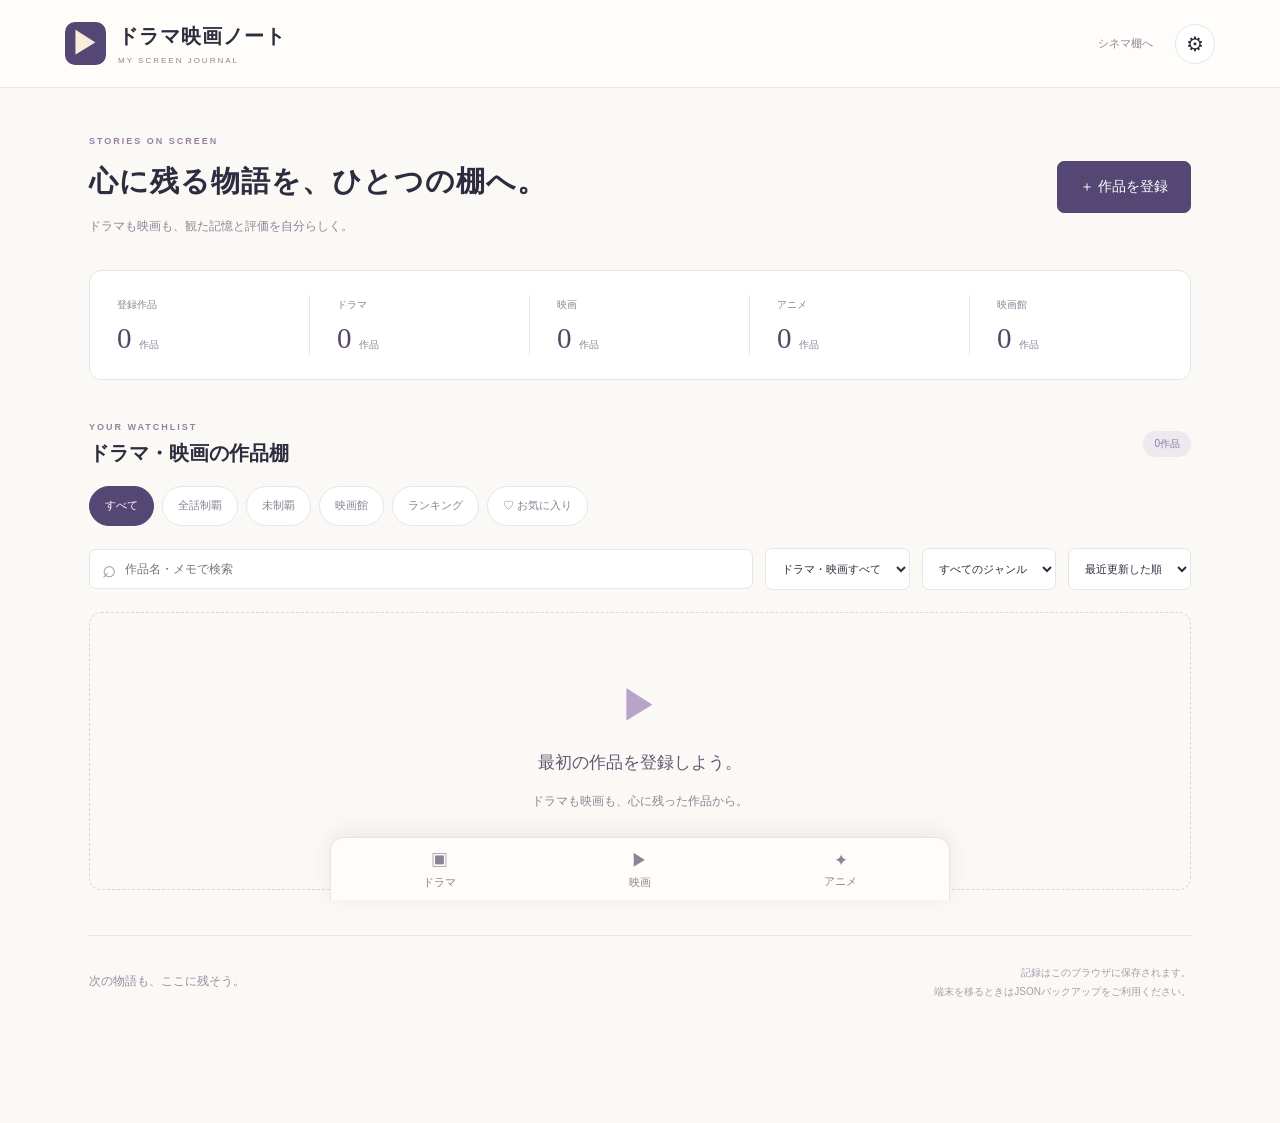
==== commit 7123887c: "Add type tabs and tailored screen ratings" ====
--- a/drama-movie-note/index.html
+++ b/drama-movie-note/index.html
@@ -1,8 +1,8 @@
-<!doctype html><html lang="ja"><head><meta charset="utf-8"><meta name="viewport" content="width=device-width,initial-scale=1"><meta name="theme-color" content="#4c526f"><meta name="description" content="ドラマと映画の評価、全話制覇、ランキングを記録するノート。"><title>ドラマ映画ノート</title><link rel="stylesheet" href="style.css?v=8-theater-larger-details"><script defer src="model.js?v=6-unfinished"></script><script defer src="app.js?v=6-year-history"></script></head><body>
+<!doctype html><html lang="ja"><head><meta charset="utf-8"><meta name="viewport" content="width=device-width,initial-scale=1,viewport-fit=cover"><meta name="theme-color" content="#4c526f"><meta name="description" content="ドラマと映画の評価、全話制覇、ランキングを記録するノート。"><title>ドラマ映画ノート</title><link rel="stylesheet" href="style.css?v=10-type-tabs"><script defer src="model.js?v=8-type-ratings"></script><script defer src="app.js?v=9-type-tabs"></script></head><body>
 <header class="topbar"><a class="brand" href="./"><span class="brand-mark" aria-hidden="true">▶</span><span>ドラマ映画ノート<small>MY SCREEN JOURNAL</small></span></a><div class="header-links"><a href="../index.html">シネマ棚へ</a><button id="settings-open" class="icon-button" aria-label="データ・設定">⚙</button></div></header>
 <main><div id="storage-error" class="error-banner" role="alert" hidden></div><section class="page-heading"><div><p class="eyebrow">STORIES ON SCREEN</p><h1>心に残る物語を、<br class="mobile-break">ひとつの棚へ。</h1><p class="lead">ドラマも映画も、観た記憶と評価を自分らしく。</p></div><button id="new-work" class="primary">＋ 作品を登録</button></section>
 <section class="summary" aria-label="作品の記録"><div><span>登録作品</span><strong id="stat-total">0<small>作品</small></strong></div><div><span>ドラマ</span><strong id="stat-dramas">0<small>作品</small></strong></div><div><span>映画</span><strong id="stat-movies">0<small>作品</small></strong></div><div><span>アニメ</span><strong id="stat-anime">0<small>作品</small></strong></div><div><span>映画館</span><strong id="stat-theater">0<small>作品</small></strong></div></section>
 <section aria-labelledby="shelf-title"><div class="section-heading"><div><p class="eyebrow">YOUR WATCHLIST</p><h2 id="shelf-title">ドラマ・映画の作品棚</h2></div><span id="result-count" class="count"></span></div><div id="view-tabs" class="view-tabs" role="group" aria-label="表示を切り替える"><button data-view="all" aria-pressed="true">すべて</button><button data-view="completed" aria-pressed="false">全話制覇</button><button data-view="unfinished" aria-pressed="false">未制覇</button><button data-view="theater" aria-pressed="false">映画館</button><button data-view="ranking" aria-pressed="false">ランキング</button><button data-view="favorite" aria-pressed="false">♡ お気に入り</button></div><div id="ranking-controls" class="ranking-controls" hidden><div id="ranking-tabs" role="group" aria-label="ランキング項目"></div><p class="help">選んだ項目の点数が高い順です。未評価は除外し、同点は同順位です。</p></div><div class="tools"><label class="search"><span aria-hidden="true">⌕</span><input id="search" type="search" aria-label="作品を検索" placeholder="作品名・メモで検索"></label><select id="type-filter" aria-label="種類で絞り込む"><option value="">ドラマ・映画すべて</option></select><select id="genre-filter" aria-label="ジャンルで絞り込む"><option value="">すべてのジャンル</option></select><select id="sort" aria-label="表示順"><option value="updated">最近更新した順</option><option value="title">作品名順</option><option value="score">総合点が高い順</option></select></div><div id="work-list" class="book-grid" aria-live="polite"></div></section>
-<footer><p>次の物語も、ここに残そう。</p><span>記録はこのブラウザに保存されます。<br>端末を移るときはJSONバックアップをご利用ください。</span></footer></main>
-<dialog id="editor" aria-labelledby="editor-title"><form id="work-form"><div class="dialog-heading"><div><p class="eyebrow">ADD TO YOUR JOURNAL</p><h2 id="editor-title">作品を登録</h2></div><button type="button" class="icon-button" data-close="editor" aria-label="閉じる">×</button></div><div class="dialog-body"><label>作品名 <small>必須</small><input name="title" required maxlength="120" placeholder="例：お気に入りのドラマ"></label><div class="form-grid"><label>種類<select name="type"></select></label><label>放送年<input name="year" type="number" min="1900" max="2100" step="1" inputmode="numeric" placeholder="例：2026"></label></div><label>放送年の入力履歴<select id="year-history"><option value="">過去の放送年を選択</option></select></label><label>ジャンル<select name="genre"></select></label><fieldset class="rating-section"><legend>作品の評価</legend><div id="rating-fields" class="rating-fields"></div><div class="overall-rating"><span>総合点（25点満点）</span><output id="overall-score" aria-live="polite">未評価</output></div><p class="help">物語・キャスト・演技・音楽・満足度を各5段階で評価し、合計を総合点として自動計算します。</p></fieldset><div class="check-options"><label id="completed-option"><input name="completed" type="checkbox">全話制覇</label><label id="theater-option" hidden><input name="theater" type="checkbox">映画館</label><label><input name="favorite" type="checkbox">お気に入り（総合24点以上は自動）</label></div><label>メモ・感想<textarea name="note" maxlength="2000" rows="5" placeholder="印象に残った場面や感想など"></textarea></label><p id="form-error" class="form-error" role="alert"></p></div><div class="dialog-footer"><button id="delete-work" type="button" class="danger" hidden>削除</button><button type="button" class="secondary" data-close="editor">キャンセル</button><button type="submit" class="primary">保存する</button></div></form></dialog>
+<footer><p>次の物語も、ここに残そう。</p><span>記録はこのブラウザに保存されます。<br>端末を移るときはJSONバックアップをご利用ください。</span></footer></main><nav id="type-tabs" class="type-tabs" aria-label="作品の種類"><button type="button" data-type-tab="ドラマ" aria-pressed="false"><span>▣</span>ドラマ</button><button type="button" data-type-tab="映画" aria-pressed="false"><span>▶</span>映画</button><button type="button" data-type-tab="アニメ" aria-pressed="false"><span>✦</span>アニメ</button></nav>
+<dialog id="editor" aria-labelledby="editor-title"><form id="work-form"><div class="dialog-heading"><div><p class="eyebrow">ADD TO YOUR JOURNAL</p><h2 id="editor-title">作品を登録</h2></div><button type="button" class="icon-button" data-close="editor" aria-label="閉じる">×</button></div><div class="dialog-body"><label>作品名 <small>必須</small><input name="title" required maxlength="120" placeholder="例：お気に入りのドラマ"></label><div class="form-grid"><label>種類<select name="type"></select></label><label>放送年<input name="year" type="number" min="1900" max="2100" step="1" inputmode="numeric" placeholder="例：2026"></label></div><label>放送年の入力履歴<select id="year-history"><option value="">過去の放送年を選択</option></select></label><label>ジャンル<select name="genre"></select></label><fieldset class="rating-section"><legend>作品の評価</legend><div id="rating-fields" class="rating-fields"></div><div class="overall-rating"><span>総合点（25点満点）</span><output id="overall-score" aria-live="polite">未評価</output></div><p class="help">種類に合った5項目を各5段階で評価し、合計を総合点として自動計算します。</p></fieldset><div class="check-options"><label id="completed-option"><input name="completed" type="checkbox">全話制覇</label><label id="theater-option" hidden><input name="theater" type="checkbox">映画館</label><label><input name="favorite" type="checkbox">お気に入り（総合24点以上は自動）</label></div><label>参照項目<select name="reference"><option value="">未設定</option></select></label><label>メモ・感想<textarea name="note" maxlength="2000" rows="5" placeholder="印象に残った場面や感想など"></textarea></label><p id="form-error" class="form-error" role="alert"></p></div><div class="dialog-footer"><button id="delete-work" type="button" class="danger" hidden>削除</button><button type="button" class="secondary" data-close="editor">キャンセル</button><button type="submit" class="primary">保存する</button></div></form></dialog>
 <dialog id="settings" aria-labelledby="settings-title"><div class="dialog-heading"><div><p class="eyebrow">KEEP YOUR STORIES</p><h2 id="settings-title">データ・設定</h2></div><button type="button" class="icon-button" data-close="settings" aria-label="閉じる">×</button></div><div class="settings-body"><h3>作品棚をバックアップ。</h3><p>作品・評価・感想をJSONで保存できます。読み込みは現在の作品棚を置き換えます。</p><button id="backup" class="primary">JSONを書き出す</button><label class="import-label">JSONバックアップを読み込む<input id="restore" type="file" accept="application/json,.json"></label><p class="help">ブラウザのデータ削除や端末変更に備え、定期的に書き出してください。</p></div></dialog><div id="toast" role="status" hidden></div></body></html>
--- a/drama-movie-note/style.css
+++ b/drama-movie-note/style.css
@@ -13,3 +13,8 @@
 .book-card .book-author{font-size:14px}.book-card .book-kind{font-size:13px}
 
 .book-card .score-chips span{font-size:13px}.book-card .status-pill{font-size:13px}.rating-fields label,.check-options label{font-size:14px}
+
+.book-card,.ranking-row{cursor:pointer}
+
+.type-tabs{position:sticky;bottom:0;z-index:30;display:grid;grid-template-columns:repeat(3,minmax(0,1fr));max-width:620px;margin:28px auto 0;padding:7px max(8px,env(safe-area-inset-right)) max(7px,env(safe-area-inset-bottom)) max(8px,env(safe-area-inset-left));border:1px solid var(--line);border-bottom:0;border-radius:14px 14px 0 0;background:#fffdf9;box-shadow:0 -5px 22px #302c4014}.type-tabs button{min-width:0;min-height:48px;border:0;border-radius:9px;background:none;color:var(--muted);font-size:11px;display:flex;flex-direction:column;align-items:center;justify-content:center;gap:3px}.type-tabs button span{font-size:17px}.type-tabs button[aria-pressed=true]{background:var(--soft);color:var(--purple);font-weight:650}
+@media(max-width:600px){body{padding-bottom:66px}.type-tabs{position:fixed;left:0;right:0;bottom:0;max-width:none;margin:0;border-radius:0;border-left:0;border-right:0}.book-grid:not(.ranking-mode){grid-template-columns:repeat(2,minmax(0,1fr));gap:9px}.book-grid:not(.ranking-mode) .book-top{display:block;min-height:150px;padding:13px 11px 10px}.book-grid:not(.ranking-mode) .book-cover{width:42px;height:58px;font-size:21px;margin-bottom:9px}.book-grid:not(.ranking-mode) .book-info{padding:0}.book-grid:not(.ranking-mode) .book-info h3{font-size:13px;line-height:1.45;margin-bottom:4px}.book-grid:not(.ranking-mode) .book-author{font-size:11px;margin-bottom:5px}.book-grid:not(.ranking-mode) .book-kind{font-size:9px}.book-grid:not(.ranking-mode) .book-body{padding:10px}.book-grid:not(.ranking-mode) .book-status{align-items:flex-start;flex-direction:column;gap:6px;margin-bottom:9px}.book-grid:not(.ranking-mode) .status-pill{font-size:9px}.book-grid:not(.ranking-mode) .rating{font-size:10px}.book-grid:not(.ranking-mode) .score-chips{grid-template-columns:1fr;gap:4px}.book-grid:not(.ranking-mode) .score-chips span{font-size:9px;padding:5px}.book-grid:not(.ranking-mode) .book-note{font-size:9px}.book-grid:not(.ranking-mode) .card-actions button{width:100%;min-height:36px;font-size:10px}}
